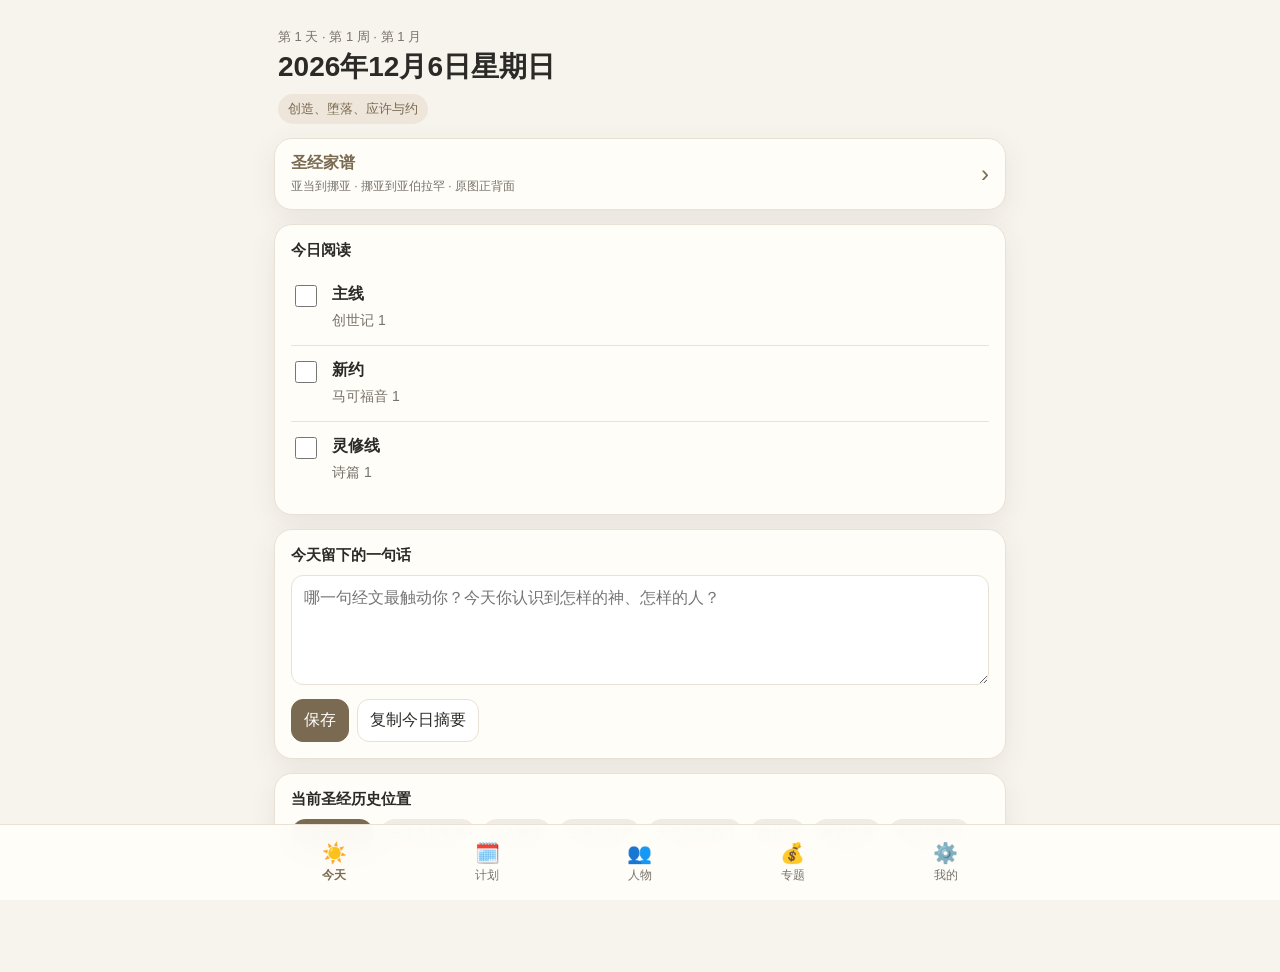
==== index.html @ a4a80479 "Add interactive Adam–Noah and Noah–Abraham genealogies alongside original images" ====
<!doctype html>
<html lang="zh-CN">
<head>
  <meta charset="utf-8">
  <meta name="viewport" content="width=device-width,initial-scale=1,viewport-fit=cover">
  <meta name="theme-color" content="#f7f4ee">
  <meta name="apple-mobile-web-app-capable" content="yes">
  <meta name="apple-mobile-web-app-status-bar-style" content="default">
  <meta name="apple-mobile-web-app-title" content="圣经阅读">
  <link rel="manifest" href="./manifest.webmanifest">
  <link rel="apple-touch-icon" href="./icons/icon-180.png">
  <link rel="icon" href="./icons/icon-192.png">
  <title>圣经一年阅读计划</title>
  <style>
    :root{
      --bg:#f7f4ee;--card:#fffdf8;--text:#2b2a27;--muted:#78736b;
      --line:#e8e1d6;--accent:#7a6a52;--accent2:#a08b6d;--soft:#eee6da;
      --ok:#5f7a64;--shadow:0 8px 28px rgba(60,45,25,.08);
      --safe:env(safe-area-inset-bottom);
    }
    *{box-sizing:border-box}
    html,body{margin:0;background:var(--bg);color:var(--text);font-family:-apple-system,BlinkMacSystemFont,"Segoe UI","PingFang SC","Microsoft YaHei",sans-serif}
    body{min-height:100vh}
    .app{max-width:760px;margin:auto;padding:18px 14px calc(92px + var(--safe))}
    .hero{padding:10px 4px 14px}
    .eyebrow{font-size:13px;color:var(--muted);margin-bottom:4px}
    h1{font-size:28px;line-height:1.2;margin:0}
    .theme{display:inline-block;margin-top:10px;padding:6px 10px;border-radius:999px;background:var(--soft);color:var(--accent);font-size:13px}
    .card{background:var(--card);border:1px solid var(--line);border-radius:18px;box-shadow:var(--shadow);padding:16px;margin-bottom:14px}
    .progress{height:10px;background:#ece5da;border-radius:99px;overflow:hidden}
    .progress>div{height:100%;background:var(--accent);width:0}
    .progressRow{display:flex;align-items:center;gap:10px}
    .progressRow strong{min-width:44px;text-align:right}
    .task{display:flex;gap:12px;padding:14px 0;border-top:1px solid var(--line);align-items:flex-start}
    .task:first-child{border-top:0}
    .task input{width:22px;height:22px;accent-color:var(--accent);margin-top:1px}
    .taskTitle{font-weight:700}
    .taskDesc{font-size:14px;color:var(--muted);margin-top:4px;line-height:1.6}
    textarea{width:100%;min-height:110px;border:1px solid var(--line);border-radius:12px;padding:12px;background:#fff;font:inherit;color:var(--text);resize:vertical}
    .btnrow{display:flex;gap:8px;flex-wrap:wrap}
    button,.btn{border:1px solid var(--line);background:#fff;border-radius:12px;padding:10px 12px;font:inherit;color:var(--text)}
    button.primary{background:var(--accent);color:white;border-color:var(--accent)}
    .sectionTitle{font-size:15px;font-weight:700;margin-bottom:10px}
    .muted{color:var(--muted)}
    .small{font-size:12px}
    .kpis{display:grid;grid-template-columns:repeat(3,1fr);gap:8px;margin-top:12px}
    .kpi{background:#fff;border:1px solid var(--line);border-radius:12px;padding:10px}
    .kpi b{display:block;font-size:20px;margin-top:3px}
    .review{background:#f1eee8;border-radius:14px;padding:14px;line-height:1.8}
    .mapline{display:flex;gap:6px;align-items:center;flex-wrap:wrap}
    .mapchip{padding:6px 9px;border-radius:999px;background:#f0ece5;font-size:13px}
    .mapchip.active{background:var(--accent);color:#fff}
    .months{display:grid;grid-template-columns:repeat(2,1fr);gap:8px}
    .month{background:#fff;border:1px solid var(--line);border-radius:12px;padding:10px}
    .month.active{outline:2px solid var(--accent);background:var(--soft)}
    .month strong{display:block}
    .month span{display:block;margin-top:3px;font-size:12px;color:var(--muted);line-height:1.35}
    .bottomNav{
      position:fixed;left:0;right:0;bottom:0;background:rgba(255,253,248,.96);
      border-top:1px solid var(--line);backdrop-filter:blur(16px);
      padding:8px 10px calc(8px + var(--safe));display:flex;justify-content:center;z-index:10
    }
    .navInner{width:min(760px,100%);display:grid;grid-template-columns:repeat(5,1fr);gap:4px}
    .navBtn{border:0;background:transparent;padding:8px 4px;color:var(--muted);font-size:12px}
    .navBtn.active{color:var(--accent);font-weight:700}
    .navIcon{font-size:20px;display:block;margin-bottom:2px}
    .page{display:none}.page.active{display:block}
    input[type=date]{width:100%}
    .installHint{font-size:13px;line-height:1.6;background:#fff8e8;border:1px solid #ead9b6;border-radius:12px;padding:11px}

    .peopleSearch{display:flex;gap:8px;margin-bottom:10px}
    .peopleSearch input{flex:1;min-width:0;border:1px solid var(--line);background:#fff;border-radius:12px;padding:12px;font:inherit;color:var(--text)}
    .peopleFilters{display:flex;gap:7px;flex-wrap:wrap;margin:8px 0 12px}
    .filterChip{border:1px solid var(--line);background:#fff;border-radius:999px;padding:7px 11px;font-size:13px}
    .filterChip.active{background:var(--accent);color:#fff;border-color:var(--accent)}
    .selectRow{display:grid;grid-template-columns:1fr 1fr;gap:8px;margin-bottom:12px}
    .selectRow select{width:100%;border:1px solid var(--line);border-radius:12px;background:#fff;padding:10px;font:inherit;color:var(--text)}
    .peopleList{display:grid;grid-template-columns:repeat(2,minmax(0,1fr));gap:9px}
    @media(max-width:560px){.peopleList{grid-template-columns:1fr}.selectRow{grid-template-columns:1fr 1fr}}
    .personCard{border:1px solid var(--line);background:#fff;border-radius:14px;padding:12px;text-align:left;cursor:pointer}
    .personCard:hover{background:#faf7f1}.personName{font-size:17px;font-weight:750}.personMeta{font-size:12px;color:var(--muted);margin:4px 0 7px}
    .tagRow{display:flex;gap:5px;flex-wrap:wrap}.tag{font-size:11px;padding:4px 7px;border-radius:999px;background:var(--soft);color:var(--accent)}
    .personSummary{font-size:13px;color:var(--muted);line-height:1.55;margin-top:8px}
    .peopleCount{font-size:13px;color:var(--muted);margin-bottom:10px}
    .personDetail{scroll-margin-top:12px}.detailTitle{display:flex;align-items:flex-start;justify-content:space-between;gap:10px}.detailTitle h2{font-size:25px;margin:0}.detailBadge{white-space:nowrap;font-size:12px;padding:5px 8px;border-radius:999px;background:var(--soft);color:var(--accent)}
    .detailIntro{font-size:14px;line-height:1.7;color:var(--muted);margin-top:10px}
    .mindBranch{border:1px solid var(--line);border-radius:14px;background:#fff;margin-top:9px;overflow:hidden}
    .mindBranch summary{cursor:pointer;font-weight:700;padding:12px 14px;list-style:none}.mindBranch summary::-webkit-details-marker{display:none}.mindBranch summary:after{content:'＋';float:right;color:var(--muted)}.mindBranch[open] summary:after{content:'－'}
    .branchBody{border-top:1px solid var(--line);padding:12px 14px;font-size:14px;line-height:1.75}
    .timelineList{margin:0;padding-left:20px}.timelineList li{padding:3px 0}
    .refList{display:flex;gap:6px;flex-wrap:wrap}.refPill{padding:6px 8px;border-radius:9px;background:#f4f0e9;font-size:13px}
    .relationMap{padding:14px 5px}.relationCenter{margin:0 auto 12px;width:max-content;max-width:90%;padding:10px 16px;border-radius:14px;background:var(--accent);color:#fff;font-weight:750;text-align:center}.relationGrid{display:grid;grid-template-columns:repeat(2,minmax(0,1fr));gap:8px}.relationNode{border:1px solid var(--line);background:#fff;border-radius:12px;padding:9px;text-align:center;cursor:pointer}.relationType{font-size:11px;color:var(--muted);display:block;margin-bottom:3px}.relationName{font-weight:700;font-size:13px}
    .peopleTree details{border-top:1px solid var(--line);padding:8px 0}.peopleTree details:first-child{border-top:0}.peopleTree summary{font-weight:700;cursor:pointer}.treeNames{display:flex;gap:6px;flex-wrap:wrap;padding:9px 0 2px}.treePerson{border:0;background:var(--soft);color:var(--accent);border-radius:999px;padding:6px 9px;font-size:12px}
    .emptyState{padding:24px 8px;text-align:center;color:var(--muted)}
    .genealogyHome{width:100%;display:flex;align-items:center;justify-content:space-between;gap:12px;text-align:left;cursor:pointer;padding:14px 16px}
    .genealogyHome strong{color:var(--accent);font-size:16px}.genealogyHome .small{display:block;color:var(--muted);margin-top:4px}.genealogyHome .arrow{color:var(--accent);font-size:24px}
    .genealogyCard{padding:0;overflow:hidden;scroll-margin-top:14px}.genealogyCard>summary{padding:14px 16px;margin:0;cursor:pointer}.genealogyCard>summary:focus-visible{outline:3px solid var(--accent);outline-offset:-3px}
    .genealogyFrame{display:block;width:100%;border:0;border-top:1px solid var(--line);background:#fff;height:540px;height:clamp(340px,calc(100svh - 180px),620px)}
    .genealogyViews{display:flex;flex-wrap:wrap;gap:6px;align-items:center;padding:0 12px 12px}.genealogyView{font:inherit;font-size:12px;min-height:40px;border:1px solid var(--line);background:#fff;color:var(--muted);border-radius:9px;padding:8px 10px;cursor:pointer}.genealogyView[aria-pressed=true]{background:var(--accent);color:#fff;border-color:var(--accent)}.genealogyFull{margin-left:auto;font-size:12px;color:var(--accent);padding:8px 3px;text-decoration:none}
    .detailBadge{white-space:normal;max-width:45%;overflow-wrap:anywhere}
  </style>
</head>
<body>
<div class="app">
  <section id="pageToday" class="page active">
    <div class="hero">
      <div class="eyebrow" id="dayMeta"></div>
      <h1 id="dateTitle"></h1>
      <div class="theme" id="theme"></div>
    </div>

    <button class="card genealogyHome" id="openOriginalGenealogy" aria-controls="genealogyPanel">
      <span><strong>圣经家谱</strong><span class="small">亚当到挪亚 · 挪亚到亚伯拉罕 · 原图正背面</span></span>
      <span class="arrow" aria-hidden="true">›</span>
    </button>

    <div class="card">
      <div class="sectionTitle">今日阅读</div>
      <div id="tasks"></div>
    </div>

    <div class="card">
      <div class="sectionTitle">今天留下的一句话</div>
      <textarea id="note" placeholder="哪一句经文最触动你？今天你认识到怎样的神、怎样的人？"></textarea>
      <div class="btnrow" style="margin-top:10px">
        <button class="primary" id="saveNote">保存</button>
        <button id="copySummary">复制今日摘要</button>
      </div>
    </div>

    <div class="card">
      <div class="sectionTitle">当前圣经历史位置</div>
      <div class="mapline" id="historyMap"></div>
    </div>
  </section>

  <section id="pagePlan" class="page">
    <div class="hero"><div class="eyebrow">全年路线</div><h1>一年阅读计划</h1></div>
    <div class="card">
      <div class="progressRow"><div class="progress"><div id="progressBar"></div></div><strong id="progressText">0%</strong></div>
      <div class="kpis">
        <div class="kpi"><span class="small muted">完成阅读日</span><b id="doneDays">0</b></div>
        <div class="kpi"><span class="small muted">连续天数</span><b id="streak">0</b></div>
        <div class="kpi"><span class="small muted">当前周</span><b id="weekNo">1</b></div>
      </div>
    </div>
    <div class="card">
      <div class="sectionTitle">12个月主线</div>
      <div id="months" class="months"></div>
    </div>
  </section>

  <section id="pageNotes" class="page">
    <div class="hero"><div class="eyebrow">回顾</div><h1>我的笔记</h1></div>
    <div class="card" id="notesList"></div>
  </section>



  <section id="pagePeople" class="page">
    <div class="hero">
      <div class="eyebrow">人物 · 经卷 · 关系 · 一生经历</div>
      <h1>圣经人物知识库</h1>
      <div class="theme">122位人物 · 旧约77 · 新约45</div>
    </div>
    <details class="card genealogyCard" id="genealogyPanel" open>
      <summary class="sectionTitle">圣经家谱 · 交互树与原图</summary>
      <div class="genealogyViews" role="group" aria-label="选择家谱">
        <button class="genealogyView" data-genealogy="adam" aria-pressed="true">亚当 → 挪亚</button>
        <button class="genealogyView" data-genealogy="noah" aria-pressed="false">挪亚 → 亚伯拉罕</button>
        <button class="genealogyView" data-genealogy="original" aria-pressed="false">原图 · 正背面</button>
        <a class="genealogyFull" id="genealogyFull" href="./family-tree/index.html?tree=adam-noah">全屏查看 ↗</a>
      </div>
      <iframe class="genealogyFrame" id="genealogyFrame" src="./family-tree/index.html?tree=adam-noah&amp;embed=1" title="亚当到挪亚交互家谱，可展开旁支及查看经文" loading="lazy"></iframe>
    </details>
    <div class="card">
      <div class="peopleSearch"><input id="peopleSearch" type="search" placeholder="搜索：大卫 / 彼得 / 撒母耳记 / 金钱 / 十二门徒"></div>
      <div class="peopleFilters" id="peopleFilters">
        <button class="filterChip active" data-pfilter="全部">全部</button>
        <button class="filterChip" data-pfilter="旧约">旧约</button>
        <button class="filterChip" data-pfilter="新约">新约</button>
        <button class="filterChip" data-pfilter="十二门徒">十二门徒</button>
      </div>
      <div class="selectRow">
        <select id="peopleEra"><option value="全部">全部时期</option></select>
        <select id="peopleTheme"><option value="全部">全部主题</option></select>
      </div>
      <div class="peopleCount" id="peopleCount"></div>
      <details><summary class="sectionTitle">人物列表 · 点击查看经卷与经历</summary>
      <div class="peopleList" id="peopleList"></div>
      </details>
    </div>
    <div class="card personDetail" id="personDetail" style="display:none"></div>
    <div class="card">
      <div class="sectionTitle">按历史时期展开</div>
      <div class="taskDesc" style="margin-bottom:8px">像思维导图一样，从时期展开人物；点名字进入完整人物卡。</div>
      <div class="peopleTree" id="peopleTree"></div>
    </div>
  </section>

  <section id="pageTopic" class="page">
    <div class="hero">
      <div class="eyebrow">专题灵修</div>
      <h1>30天 · 圣经金钱观</h1>
      <div class="theme" id="moneyTheme"></div>
    </div>
    <div class="card">
      <div class="progressRow"><div class="progress"><div id="moneyProgressBar"></div></div><strong id="moneyProgressText">0%</strong></div>
      <div class="kpis">
        <div class="kpi"><span class="small muted">当前第</span><b id="moneyDayNo">1</b><span class="small muted">天</span></div>
        <div class="kpi"><span class="small muted">已完成</span><b id="moneyDoneDays">0</b><span class="small muted">天</span></div>
        <div class="kpi"><span class="small muted">计划长度</span><b>30</b><span class="small muted">天</span></div>
      </div>
    </div>
    <div class="card">
      <div class="sectionTitle">今日经文</div>
      <div style="font-size:21px;font-weight:700;line-height:1.5" id="moneyScripture"></div>
      <div class="taskDesc" id="moneyFocus" style="margin-top:8px"></div>
    </div>
    <div class="card">
      <div class="sectionTitle">今天只想这一个问题</div>
      <div class="review" id="moneyQuestion"></div>
    </div>
    <div class="card">
      <div class="sectionTitle">三句话灵修</div>
      <textarea id="moneyNote" placeholder="1. 今天让我看见神是怎样的？&#10;2. 今天让我看见自己里面什么？&#10;3. 今天我要做一个什么具体改变？"></textarea>
      <div class="btnrow" style="margin-top:10px">
        <button class="primary" id="moneyCompleteBtn">标记今天完成</button>
        <button id="moneyPrevBtn">← 前一天</button>
        <button id="moneyNextBtn">后一天 →</button>
      </div>
    </div>
    <div class="card">
      <div class="sectionTitle">30天总览</div>
      <div id="moneyOverview"></div>
    </div>
  </section>

  <section id="pageMore" class="page">
    <div class="hero"><div class="eyebrow">设置</div><h1>我的</h1></div>
    <div class="card">
      <div class="sectionTitle">开始日期</div>
      <input type="date" id="startDate" class="btn">
      <div class="btnrow" style="margin-top:10px">
        <button id="exportBtn">导出进度</button>
        <label class="btn">导入进度<input type="file" id="importFile" accept=".json" style="display:none"></label>
        <button id="resetBtn">清空记录</button>
      </div>
    </div>
    <div class="card">
      <div class="sectionTitle">添加到 iPhone 桌面</div>
      <div class="installHint">
        第一次用 Safari 打开这个网页后，点底部“分享” → “添加到主屏幕”。
        添加后从桌面“圣经阅读”图标进入；首次完整加载后，断网也可以继续使用。
      </div>
    </div>
    <div class="card">
      <div class="sectionTitle">记录与资料</div>
      <div class="btnrow"><button id="allNotesBtn">查看全部读经笔记</button></div>
    </div>
    <div class="card">
      <div class="btnrow">
        <button id="prevBtn">← 前一天</button>
        <button id="todayBtn">今天</button>
        <button id="nextBtn">后一天 →</button>
      </div>
    </div>
  </section>
</div>

<nav class="bottomNav">
  <div class="navInner">
    <button class="navBtn active" data-page="pageToday"><span class="navIcon">☀️</span>今天</button>
    <button class="navBtn" data-page="pagePlan"><span class="navIcon">🗓️</span>计划</button>
    <button class="navBtn" data-page="pagePeople"><span class="navIcon">👥</span>人物</button>
    <button class="navBtn" data-page="pageTopic"><span class="navIcon">💰</span>专题</button>
    <button class="navBtn" data-page="pageMore"><span class="navIcon">⚙️</span>我的</button>
  </div>
</nav>

<script src="./people-data.js"></script>
<script>
const PEOPLE=window.BIBLE_PEOPLE||[];
const PLAN = [
 {theme:"创造、堕落、应许与约", old:["创世记",1,50], nt:[["马可福音",1,16],["加拉太书",1,6]], stage:"创造与列祖"},
 {theme:"出埃及、逾越节、律法与会幕", old:["出埃及记",1,40], nt:[["路加福音",1,24]], stage:"出埃及与旷野"},
 {theme:"圣洁、旷野与人的悖逆", old:["组合",["利未记",1,4,8,10,16,19,23,25,26],["民数记",1,36]], nt:[["使徒行传",1,28]], stage:"旷野"},
 {theme:"进入应许之地", old:["组合",["申命记",1,34],["约书亚记",1,24]], nt:[["罗马书",1,16],["哥林多前书",1,16]], stage:"进入迦南"},
 {theme:"士师时代到扫罗王", old:["组合",["士师记",1,21],["路得记",1,4],["撒母耳记上",1,31]], nt:[["约翰福音",1,21]], stage:"士师与扫罗"},
 {theme:"大卫、所罗门与王国分裂", old:["组合",["撒母耳记下",1,24],["列王纪上",1,22]], nt:[["哥林多后书",1,13],["以弗所书",1,6],["腓立比书",1,4]], stage:"大卫与所罗门"},
 {theme:"南北国衰败、先知与被掳", old:["列王纪下",1,25], nt:[["马太福音",1,28]], stage:"南北国"},
 {theme:"归回、重建与信仰身份", old:["组合",["以斯拉记",1,10],["尼希米记",1,13],["以斯帖记",1,10]], nt:[["希伯来书",1,13],["雅各书",1,5],["彼得前书",1,5],["彼得后书",1,3]], stage:"被掳归回"},
 {theme:"苦难、敬拜与盼望", old:["组合",["约伯记",1,42],["诗篇",1,20]], nt:[["约翰一书",1,5],["约翰二书",1,1],["约翰三书",1,1],["启示录",1,22]], stage:"智慧与敬拜"},
 {theme:"智慧、人生与成熟", old:["组合",["箴言",1,31],["传道书",1,12],["雅歌",1,8]], nt:[["帖撒罗尼迦前书",1,5],["帖撒罗尼迦后书",1,3],["提摩太前书",1,6],["提摩太后书",1,4]], stage:"智慧"},
 {theme:"弥赛亚、审判与拯救", old:["组合",["以赛亚书",1,66],["耶利米书",1,25]], nt:[["约翰福音",1,21]], stage:"先知"},
 {theme:"被掳、恢复与终末盼望", old:["组合",["以西结书",1,24],["何西阿书",1,14],["约珥书",1,3],["阿摩司书",1,9],["俄巴底亚书",1,1],["约拿书",1,4],["弥迦书",1,7],["那鸿书",1,3],["哈巴谷书",1,3],["西番雅书",1,3],["哈该书",1,2],["撒迦利亚书",1,14],["玛拉基书",1,4]], nt:[["使徒行传",1,28],["腓立比书",1,4]], stage:"先知与盼望"}
];
const HISTORY = ["创造与列祖","出埃及与旷野","进入迦南","士师与扫罗","大卫与所罗门","南北国","被掳归回","先知与盼望"];

const MONEY_PLAN = [
{s:"马太福音 6:19–34",t:"财宝与安全感",q:"我的安全感最容易建立在什么上？"},
{s:"路加福音 12:13–34",t:"无知的财主",q:"如果财富增加很多，我会觉得自己更安全吗？"},
{s:"提摩太前书 6:6–19",t:"钱与知足",q:"“想要更多”和“真正需要”有什么区别？"},
{s:"希伯来书 13:5–6",t:"不贪爱钱财",q:"如果资产减少，我最害怕失去什么？"},
{s:"腓立比书 4:10–20",t:"处丰富与处缺乏",q:"我是否只有环境顺利才有平安？"},
{s:"箴言 30:7–9",t:"不贫穷也不富足",q:"我真正想要的是财富，还是一种安全感？"},
{s:"诗篇 23",t:"神是供应者",q:"我能否真正说“我必不至缺乏”？"},
{s:"箴言 21:5",t:"筹划与殷勤",q:"谨慎规划和不信靠神有什么区别？"},
{s:"路加福音 14:28–33",t:"计算代价",q:"做重大财务决定前，我应该计算什么？"},
{s:"箴言 15:22、20:18",t:"听取意见",q:"我听建议时，是寻求智慧，还是寻找支持自己的人？"},
{s:"箴言 11:1、16:8",t:"金钱与正直",q:"如果利益和原则冲突，我通常先保护哪个？"},
{s:"箴言 22:1–9",t:"名声、财富与慷慨",q:"“美名胜过大财”对我的职业选择意味着什么？"},
{s:"路加福音 16:1–13",t:"忠心的管家",q:"我现在管理的钱，真的只是“我的钱”吗？"},
{s:"马太福音 25:14–30",t:"才干的比喻",q:"神给我的资源，我是在埋藏还是善用？"},
{s:"创世记 39:1–6",t:"约瑟的管理",q:"忠心管理和拥有多少资源有关系吗？"},
{s:"创世记 41:33–57",t:"为未来预备",q:"储蓄和预备是否也可以是信仰的一部分？"},
{s:"箴言 6:6–11",t:"懒惰与勤劳",q:"我的收入增长主要依靠什么？"},
{s:"传道书 5:10–20",t:"钱不能使人满足",q:"我有没有想象“达到某个数字以后就安心了”？"},
{s:"传道书 11:1–6",t:"风险与不确定性",q:"我是不是总想等到所有风险消失才行动？"},
{s:"雅各书 4:13–17",t:"计划与神的主权",q:"我的五年计划里有没有给“不确定性”留下位置？"},
{s:"约伯记 1:13–22",t:"财富突然失去",q:"如果失去一些财富，我对神的认识会不会改变？"},
{s:"哈巴谷书 3:17–19",t:"环境不好仍然喜乐",q:"如果投资失败，我仍能有喜乐吗？"},
{s:"申命记 8",t:"财富与骄傲",q:"成功以后，我会不会觉得都是自己的能力？"},
{s:"路加福音 19:1–10",t:"撒该与金钱",q:"真正的悔改如何改变一个人对钱的态度？"},
{s:"马可福音 10:17–31",t:"富有的少年官",q:"如果神触碰我最舍不得的东西，我会怎样？"},
{s:"哥林多后书 8",t:"慷慨不是压力",q:"我的给予是出于自由，还是出于罪疚？"},
{s:"哥林多后书 9",t:"甘心乐意地给予",q:"慷慨如何帮助我摆脱钱的控制？"},
{s:"使徒行传 4:32–37",t:"财富与群体",q:"钱除了满足自己，还能承担什么责任？"},
{s:"诗篇 73",t:"看见别人成功时",q:"当别人得到我曾经想要的东西，我里面发生什么？"},
{s:"马太福音 6:24 + 诗篇 139:23–24",t:"谁是我的主人",q:"钱在我生命里究竟处于什么位置？"}
];
function moneyDayState(i){
  if(!state.money.days[i]) state.money.days[i]={done:false,note:""};
  return state.money.days[i];
}
function renderMoney(){
  const i=clamp(state.money.current||0,0,29), item=MONEY_PLAN[i], ds=moneyDayState(i);
  moneyTheme.textContent=item.t; moneyDayNo.textContent=i+1; moneyScripture.textContent=item.s;
  moneyFocus.textContent=`第 ${i+1} 天 · ${item.t}`; moneyQuestion.textContent=item.q; moneyNote.value=ds.note||"";
  moneyCompleteBtn.textContent=ds.done?"✓ 今天已完成":"标记今天完成";
  let done=0; for(let j=0;j<30;j++) if(state.money.days[j]&&state.money.days[j].done) done++;
  const pct=Math.round(done/30*100);
  moneyProgressBar.style.width=pct+"%"; moneyProgressText.textContent=pct+"%"; moneyDoneDays.textContent=done;
  moneyOverview.innerHTML=MONEY_PLAN.map((x,j)=>`<button class="month ${j===i?"active":""}" data-money-day="${j}" style="width:100%;text-align:left;margin-bottom:7px"><strong>${state.money.days[j]&&state.money.days[j].done?"✓ ":""}第${j+1}天 · ${x.t}</strong><span>${x.s}</span></button>`).join("");
  moneyOverview.querySelectorAll("[data-money-day]").forEach(b=>b.onclick=()=>{state.money.current=Number(b.dataset.moneyDay);save();renderMoney();});
}

const MONTH_LENGTHS=[31,28,31,30,31,30,31,31,30,31,30,31], TOTAL_DAYS=365, KEY="bible_year_plan_pwa_v1";
const fmtDate=d=>d.toLocaleDateString("zh-CN",{year:"numeric",month:"long",day:"numeric",weekday:"long"});
const isoDate=d=>d.getFullYear()+"-"+String(d.getMonth()+1).padStart(2,"0")+"-"+String(d.getDate()).padStart(2,"0");
const fromISO=s=>{let[y,m,d]=s.split("-").map(Number);return new Date(y,m-1,d)};
const addDays=(d,n)=>{let x=new Date(d);x.setDate(x.getDate()+n);return x};
const clamp=(n,a,b)=>Math.max(a,Math.min(b,n));
function load(){try{return JSON.parse(localStorage.getItem(KEY))||{}}catch(e){return {}}}
let state=load(); if(!state.startDate)state.startDate=isoDate(new Date()); if(!state.days)state.days={}; if(!state.money)state.money={current:0,days:{}};
let currentIndex=clamp(Math.floor((new Date()-fromISO(state.startDate))/86400000),0,TOTAL_DAYS-1);
function save(){localStorage.setItem(KEY,JSON.stringify(state))}
function expandSpec(spec){
  if(spec[0]!=="组合"){const [b,a,z]=spec;return Array.from({length:z-a+1},(_,i)=>b+" "+(a+i))}
  let out=[]; for(let i=1;i<spec.length;i++){const it=spec[i];
    if(it.length>3){const [b,...chs]=it;chs.forEach(c=>out.push(b+" "+c))}
    else{const[b,a,z]=it;for(let c=a;c<=z;c++)out.push(b+" "+c)}
  } return out;
}
function expandNT(specs){let out=[];specs.forEach(([b,a,z])=>{for(let c=a;c<=z;c++)out.push(b+" "+c)});return out}
function monthForDay(idx){let s=0;for(let m=0;m<12;m++){if(idx<s+MONTH_LENGTHS[m])return{m,dayIn:idx-s,offset:s};s+=MONTH_LENGTHS[m]}}
function readingIdxs(m){let start=MONTH_LENGTHS.slice(0,m).reduce((a,b)=>a+b,0),arr=[];for(let i=0;i<MONTH_LENGTHS[m];i++)if(((start+i+1)%7)!==0)arr.push(start+i);return arr}
function sliceForDay(items,pos,total){if(!items.length)return[];const a=Math.floor(pos*items.length/total),b=Math.floor((pos+1)*items.length/total);return items.slice(a,Math.max(a+1,b))}
function spiritual(n){if((n+1)%6===0)return"箴言 "+((Math.floor(n/6)%31)+1);return"诗篇 "+((n-Math.floor(n/6))%150+1)}
function getPlan(idx){
  const date=addDays(fromISO(state.startDate),idx), isReview=((idx+1)%7===0), mf=monthForDay(idx), p=PLAN[mf.m], r=readingIdxs(mf.m), pos=r.indexOf(idx);
  if(isReview)return{date,isReview,theme:p.theme,m:mf.m,stage:p.stage,tasks:[]};
  const old=sliceForDay(expandSpec(p.old),pos,r.length).join("、"), nt=sliceForDay(expandNT(p.nt),pos,r.length).join("、");
  let n=0;for(let j=0;j<idx;j++)if((j+1)%7!==0)n++;
  return{date,isReview,theme:p.theme,m:mf.m,stage:p.stage,tasks:[{id:"old",label:"主线",desc:old},{id:"nt",label:"新约",desc:nt},{id:"sp",label:"灵修线",desc:spiritual(n)}]};
}
function dayState(i){if(!state.days[i])state.days[i]={done:{},note:""};return state.days[i]}
function render(){
  const p=getPlan(currentIndex),ds=dayState(currentIndex);
  dayMeta.textContent=`第 ${currentIndex+1} 天 · 第 ${Math.floor(currentIndex/7)+1} 周 · 第 ${p.m+1} 月`;
  dateTitle.textContent=fmtDate(p.date); theme.textContent=p.theme; tasks.innerHTML="";
  if(p.isReview){
    tasks.innerHTML='<div class="review"><b>今天不安排新内容。</b><br>① 这一周发生了什么？<br>② 哪一句经文让我印象最深？<br>③ 有什么事情是我可以实际改变的？<br><span class="muted small">如果漏读，可以补一点；没有漏读，就安静休息。</span></div>';
  }else{
    p.tasks.forEach(t=>{const row=document.createElement("label");row.className="task";row.innerHTML=`<input type="checkbox" data-id="${t.id}" ${ds.done[t.id]?"checked":""}><div><div class="taskTitle">${t.label}</div><div class="taskDesc">${t.desc}</div></div>`;tasks.appendChild(row)});
    tasks.querySelectorAll("input").forEach(cb=>cb.addEventListener("change",e=>{ds.done[e.target.dataset.id]=e.target.checked;save();updateStats()}));
  }
  note.value=ds.note||""; startDate.value=state.startDate; weekNo.textContent=Math.floor(currentIndex/7)+1;
  historyMap.innerHTML=HISTORY.map(s=>`<span class="mapchip ${s===p.stage?"active":""}">${s}</span>`).join("");
  renderMonths(p.m);renderNotes();renderMoney();updateStats();
}
function renderMonths(active){
  months.innerHTML="";PLAN.forEach((p,i)=>{const d=document.createElement("div");d.className="month"+(i===active?" active":"");d.innerHTML=`<strong>第${i+1}月</strong><span>${p.theme}</span>`;d.onclick=()=>{currentIndex=MONTH_LENGTHS.slice(0,i).reduce((a,b)=>a+b,0);switchPage("pageToday");render()};months.appendChild(d)})
}
function isComplete(i){const p=getPlan(i);if(p.isReview)return false;const d=state.days[i];return!!d&&["old","nt","sp"].every(k=>d.done&&d.done[k])}
function updateStats(){
  let rd=0,done=0;for(let i=0;i<TOTAL_DAYS;i++)if((i+1)%7!==0){rd++;if(isComplete(i))done++}
  const pct=Math.round(done/rd*100);progressBar.style.width=pct+"%";progressText.textContent=pct+"%";doneDays.textContent=done;
  let s=0;for(let i=currentIndex;i>=0;i--){if((i+1)%7===0)continue;if(isComplete(i))s++;else break}streak.textContent=s;
}
function renderNotes(){
  const items=[];Object.keys(state.days).forEach(k=>{const d=state.days[k];if(d.note&&d.note.trim())items.push([Number(k),d.note.trim()])});
  items.sort((a,b)=>b[0]-a[0]);notesList.innerHTML=items.length?items.map(([i,n])=>`<div style="padding:12px 0;border-top:1px solid var(--line)"><b>${fmtDate(getPlan(i).date)}</b><div class="taskDesc" style="white-space:pre-wrap">${n.replace(/</g,"&lt;")}</div></div>`).join(""):'<div class="muted">还没有笔记。</div>';
}

let peopleState={filter:'全部',era:'全部',theme:'全部',q:'',selected:null};
const esc=s=>String(s??'').replace(/[&<>"']/g,c=>({'&':'&amp;','<':'&lt;','>':'&gt;','"':'&quot;',"'":'&#39;'}[c]));
function initPeople(){
  const eras=[...new Set(PEOPLE.map(p=>p.era))];
  const themes=[...new Set(PEOPLE.flatMap(p=>p.themes||[]))].sort((a,b)=>a.localeCompare(b,'zh-CN'));
  peopleEra.innerHTML='<option value="全部">全部时期</option>'+eras.map(x=>`<option value="${esc(x)}">${esc(x)}</option>`).join('');
  peopleTheme.innerHTML='<option value="全部">全部主题</option>'+themes.map(x=>`<option value="${esc(x)}">${esc(x)}</option>`).join('');
  peopleSearch.addEventListener('input',e=>{peopleState.q=e.target.value.trim();renderPeople();});
  peopleEra.addEventListener('change',e=>{peopleState.era=e.target.value;renderPeople();});
  peopleTheme.addEventListener('change',e=>{peopleState.theme=e.target.value;renderPeople();});
  peopleFilters.addEventListener('click',e=>{const b=e.target.closest('[data-pfilter]');if(!b)return;peopleState.filter=b.dataset.pfilter;peopleFilters.querySelectorAll('.filterChip').forEach(x=>x.classList.toggle('active',x===b));renderPeople();});
  peopleList.addEventListener('click',e=>{const b=e.target.closest('[data-person-id]');if(b)openPerson(b.dataset.personId);});
  personDetail.addEventListener('click',e=>{const b=e.target.closest('[data-related-name]');if(b){const t=findPersonByName(b.dataset.relatedName);if(t)openPerson(t.id);}});
  peopleTree.addEventListener('click',e=>{const b=e.target.closest('[data-tree-person]');if(b)openPerson(b.dataset.treePerson);});
  renderPeopleTree(); renderPeople();
}
function findPersonByName(name){
  const clean=name.split('（')[0].split('/')[0].trim();
  const exact=PEOPLE.find(p=>p.name===name);if(exact)return exact;
  const candidates=PEOPLE.filter(p=>p.name.split('（')[0].split('/')[0].trim()===clean);
  if(candidates.length===1)return candidates[0];
  if(name==='耶罗波安')return PEOPLE.find(p=>p.id==='jeroboam1')||PEOPLE.find(p=>p.name==='耶罗波安一世');
  return undefined;
}
function personSearchText(p){return [p.name,p.testament,p.era,...(p.roles||[]),...(p.refs||[]),...(p.timeline||[]),...(p.themes||[]),p.summary,p.note,...(p.relations||[]).flatMap(r=>[r.name,r.type])].join(' ').toLowerCase();}
function getFilteredPeople(){
  const q=peopleState.q.toLowerCase();
  const arr=PEOPLE.filter(p=>{
    if(peopleState.filter==='旧约'&&p.testament!=='旧约')return false;
    if(peopleState.filter==='新约'&&p.testament!=='新约')return false;
    if(peopleState.filter==='十二门徒'&&p.era!=='十二门徒')return false;
    if(peopleState.era!=='全部'&&p.era!==peopleState.era)return false;
    if(peopleState.theme!=='全部'&&!(p.themes||[]).includes(peopleState.theme))return false;
    if(q&&!personSearchText(p).includes(q))return false;
    return true;
  });
  if(q) arr.sort((a,b)=>{
    const an=a.name.toLowerCase(),bn=b.name.toLowerCase();
    const score=n=>n===q?0:n.startsWith(q)?1:n.includes(q)?2:3;
    return score(an)-score(bn)||a.name.localeCompare(b.name,'zh-CN');
  });
  return arr;
}
function renderPeople(){
  const arr=getFilteredPeople(); peopleCount.textContent=`找到 ${arr.length} 位人物 · 可直接搜索经卷、主题或关系人物`;
  peopleList.innerHTML=arr.length?arr.map(p=>`<button class="personCard" data-person-id="${esc(p.id)}"><div class="personName">${esc(p.name)}</div><div class="personMeta">${esc(p.testament)} · ${esc(p.era)} · ${(p.roles||[]).map(esc).join(' / ')}</div><div class="tagRow">${(p.themes||[]).slice(0,4).map(t=>`<span class="tag">${esc(t)}</span>`).join('')}</div><div class="personSummary">${esc(p.summary)}</div></button>`).join(''):'<div class="emptyState">没有找到匹配人物。可以换人物名、经卷名或主题搜索。</div>';
}
function renderPeopleTree(){
  const tests=['旧约','新约']; let out='';
  tests.forEach(test=>{
    const ps=PEOPLE.filter(p=>p.testament===test); const eras=[...new Set(ps.map(p=>p.era))];
    out+=`<details ${test==='新约'?'open':''}><summary>${test} · ${ps.length}位</summary>`;
    eras.forEach(era=>{const xs=ps.filter(p=>p.era===era);out+=`<details><summary>${esc(era)} · ${xs.length}位</summary><div class="treeNames">${xs.map(x=>`<button class="treePerson" data-tree-person="${esc(x.id)}">${esc(x.name)}</button>`).join('')}</div></details>`;});
    out+='</details>';
  }); peopleTree.innerHTML=out;
}
function openPerson(id){
  const p=PEOPLE.find(x=>x.id===id);if(!p)return;peopleState.selected=id;
  const rels=(p.relations||[]);
  const related=rels.map(r=>{const found=findPersonByName(r.name);return `<button class="relationNode" ${found?`data-related-name="${esc(r.name)}"`:''}><span class="relationType">${esc(r.type)}</span><span class="relationName">${esc(r.name)}</span></button>`;}).join('');
  personDetail.innerHTML=`<div class="detailTitle"><div><div class="eyebrow">${esc(p.testament)} · ${esc(p.era)}</div><h2>${esc(p.name)}</h2></div><span class="detailBadge">${(p.roles||[]).map(esc).join(' · ')}</span></div><div class="detailIntro">${esc(p.summary)}</div>
  <details class="mindBranch" open><summary>📖 主要经卷</summary><div class="branchBody"><div class="refList">${(p.refs||[]).map(x=>`<span class="refPill">${esc(x)}</span>`).join('')}</div>${p.note?`<div class="taskDesc" style="margin-top:10px">注：${esc(p.note)}</div>`:''}</div></details>
  <details class="mindBranch" open><summary>🧭 一生经历</summary><div class="branchBody"><ol class="timelineList">${(p.timeline||[]).map(x=>`<li>${esc(x)}</li>`).join('')}</ol></div></details>
  <details class="mindBranch" open><summary>👥 人物关系</summary><div class="branchBody"><div class="relationMap"><div class="relationCenter">${esc(p.name)}</div><div class="relationGrid">${related||'<div class="muted">暂无关键关系记录</div>'}</div></div></div></details>
  <details class="mindBranch" open><summary>💡 导读重点</summary><div class="branchBody"><div class="tagRow">${(p.themes||[]).map(t=>`<span class="tag">${esc(t)}</span>`).join('')}</div><div style="margin-top:10px">${esc(p.summary)}</div></div></details>`;
  personDetail.style.display='block';
  requestAnimationFrame(()=>personDetail.scrollIntoView({behavior:'smooth',block:'start'}));
}

function switchPage(id){document.querySelectorAll(".page").forEach(x=>x.classList.toggle("active",x.id===id));document.querySelectorAll(".navBtn").forEach(x=>x.classList.toggle("active",x.dataset.page===id))}
if(location.hash==="#pagePeople")switchPage("pagePeople");
const genealogyViews={
  adam:{url:"./family-tree/index.html?tree=adam-noah",title:"亚当到挪亚交互家谱，可展开旁支及查看经文"},
  noah:{url:"./family-tree/index.html?tree=noah-abraham",title:"挪亚到亚伯拉罕交互家谱，可展开旁支及查看经文"},
  original:{url:"./genealogy-images.html",title:"圣经家谱正面与背面，可切换、拖动和放大查看"}
};
document.querySelectorAll("[data-genealogy]").forEach(button=>button.onclick=()=>{
  const view=genealogyViews[button.dataset.genealogy];
  document.querySelectorAll("[data-genealogy]").forEach(item=>item.setAttribute("aria-pressed",String(item===button)));
  const frame=document.getElementById("genealogyFrame");
  frame.src=view.url+(view.url.includes("?")?"&":"?")+"embed=1";
  frame.title=view.title;
  document.getElementById("genealogyFull").href=view.url;
});
document.getElementById("openOriginalGenealogy").onclick=()=>{
  switchPage("pagePeople");
  const panel=document.getElementById("genealogyPanel");
  panel.open=true;
  requestAnimationFrame(()=>panel.scrollIntoView({behavior:"smooth",block:"start"}));
};
document.querySelectorAll(".navBtn").forEach(b=>b.onclick=()=>switchPage(b.dataset.page));
allNotesBtn.onclick=()=>switchPage('pageNotes');
prevBtn.onclick=()=>{currentIndex=clamp(currentIndex-1,0,TOTAL_DAYS-1);switchPage("pageToday");render()};
nextBtn.onclick=()=>{currentIndex=clamp(currentIndex+1,0,TOTAL_DAYS-1);switchPage("pageToday");render()};
todayBtn.onclick=()=>{currentIndex=clamp(Math.floor((new Date()-fromISO(state.startDate))/86400000),0,TOTAL_DAYS-1);switchPage("pageToday");render()};
saveNote.onclick=()=>{dayState(currentIndex).note=note.value;save();renderNotes();alert("已保存")};
note.addEventListener("input",()=>{dayState(currentIndex).note=note.value;save()});
startDate.onchange=e=>{state.startDate=e.target.value;save();currentIndex=0;render()};
copySummary.onclick=async()=>{const p=getPlan(currentIndex),ds=dayState(currentIndex);let t=`${fmtDate(p.date)}\n主题：${p.theme}\n`;if(p.isReview)t+="回顾日";else p.tasks.forEach(x=>t+=`${ds.done[x.id]?"☑":"☐"} ${x.label}：${x.desc}\n`);if(ds.note)t+=`\n笔记：${ds.note}`;try{await navigator.clipboard.writeText(t);alert("已复制")}catch(e){prompt("复制下面内容：",t)}};
exportBtn.onclick=()=>{const blob=new Blob([JSON.stringify(state,null,2)],{type:"application/json"});const a=document.createElement("a");a.href=URL.createObjectURL(blob);a.download="圣经阅读计划进度.json";a.click();URL.revokeObjectURL(a.href)};
importFile.onchange=e=>{const f=e.target.files[0];if(!f)return;const r=new FileReader();r.onload=()=>{try{state=JSON.parse(r.result);save();currentIndex=0;render();alert("导入完成")}catch(err){alert("文件格式不正确")}};r.readAsText(f)};
resetBtn.onclick=()=>{if(confirm("确定清空全部勾选和笔记吗？")){localStorage.removeItem(KEY);state={startDate:isoDate(new Date()),days:{}};save();currentIndex=0;render()}};

moneyNote.addEventListener("input",()=>{moneyDayState(state.money.current||0).note=moneyNote.value;save();});
moneyCompleteBtn.onclick=()=>{const i=state.money.current||0,ds=moneyDayState(i);ds.done=!ds.done;save();renderMoney();};
moneyPrevBtn.onclick=()=>{state.money.current=clamp((state.money.current||0)-1,0,29);save();renderMoney();};
moneyNextBtn.onclick=()=>{state.money.current=clamp((state.money.current||0)+1,0,29);save();renderMoney();};

if("serviceWorker" in navigator){window.addEventListener("load",()=>navigator.serviceWorker.register("./sw.js").catch(()=>{}))}
initPeople();
render();
</script>
</body>
</html>
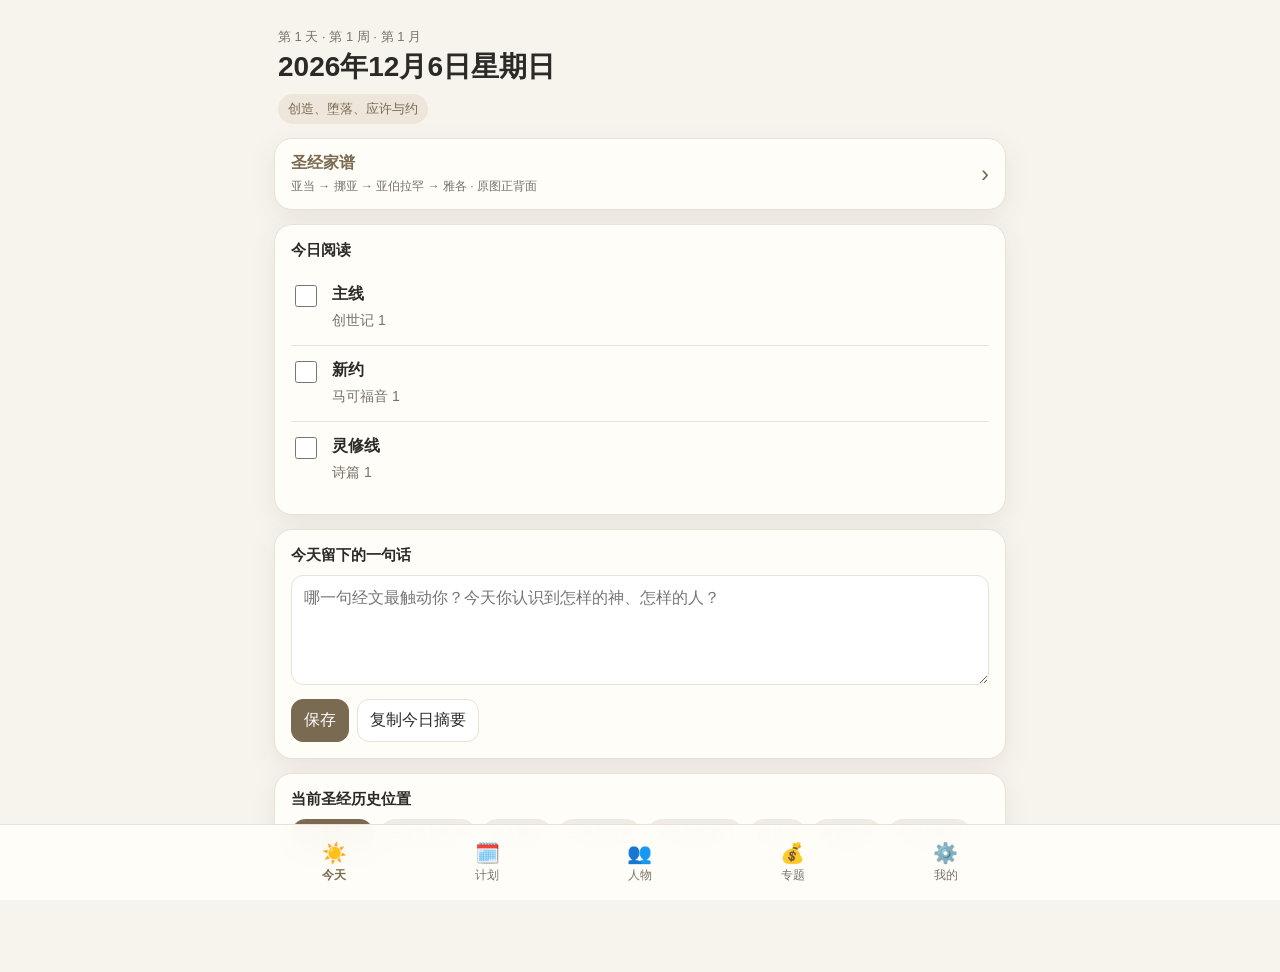
==== commit 14c232f3: "Expand Nahor and Haran families and add Abraham to Jacob genealogy" ====
--- a/index.html
+++ b/index.html
@@ -110,7 +110,7 @@
     </div>
 
     <button class="card genealogyHome" id="openOriginalGenealogy" aria-controls="genealogyPanel">
-      <span><strong>圣经家谱</strong><span class="small">亚当到挪亚 · 挪亚到亚伯拉罕 · 原图正背面</span></span>
+      <span><strong>圣经家谱</strong><span class="small">亚当 → 挪亚 → 亚伯拉罕 → 雅各 · 原图正背面</span></span>
       <span class="arrow" aria-hidden="true">›</span>
     </button>
 
@@ -168,6 +168,7 @@
       <div class="genealogyViews" role="group" aria-label="选择家谱">
         <button class="genealogyView" data-genealogy="adam" aria-pressed="true">亚当 → 挪亚</button>
         <button class="genealogyView" data-genealogy="noah" aria-pressed="false">挪亚 → 亚伯拉罕</button>
+        <button class="genealogyView" data-genealogy="abraham" aria-pressed="false">亚伯拉罕 → 雅各</button>
         <button class="genealogyView" data-genealogy="original" aria-pressed="false">原图 · 正背面</button>
         <a class="genealogyFull" id="genealogyFull" href="./family-tree/index.html?tree=adam-noah">全屏查看 ↗</a>
       </div>
@@ -477,6 +478,7 @@
 const genealogyViews={
   adam:{url:"./family-tree/index.html?tree=adam-noah",title:"亚当到挪亚交互家谱，可展开旁支及查看经文"},
   noah:{url:"./family-tree/index.html?tree=noah-abraham",title:"挪亚到亚伯拉罕交互家谱，可展开旁支及查看经文"},
+  abraham:{url:"./family-tree/index.html?tree=abraham-jacob",title:"亚伯拉罕到雅各交互家谱，可查看母亲、配偶与经文出处"},
   original:{url:"./genealogy-images.html",title:"圣经家谱正面与背面，可切换、拖动和放大查看"}
 };
 document.querySelectorAll("[data-genealogy]").forEach(button=>button.onclick=()=>{
@@ -486,6 +488,18 @@
   frame.src=view.url+(view.url.includes("?")?"&":"?")+"embed=1";
   frame.title=view.title;
   document.getElementById("genealogyFull").href=view.url;
+});
+window.addEventListener("message",event=>{
+  const frame=document.getElementById("genealogyFrame");
+  if(event.origin!==location.origin||event.source!==frame.contentWindow||event.data?.type!=="bible-family-tree")return;
+  const key={"adam-noah":"adam","noah-abraham":"noah","abraham-jacob":"abraham"}[event.data.tree];
+  if(!key)return;
+  const view=genealogyViews[key];
+  document.querySelectorAll("[data-genealogy]").forEach(item=>item.setAttribute("aria-pressed",String(item.dataset.genealogy===key)));
+  const url=new URL(view.url,location.href);
+  if(typeof event.data.person==="string"&&/^[a-z0-9_]+$/.test(event.data.person))url.searchParams.set("person",event.data.person);
+  document.getElementById("genealogyFull").href=url.href;
+  frame.title=view.title;
 });
 document.getElementById("openOriginalGenealogy").onclick=()=>{
   switchPage("pagePeople");
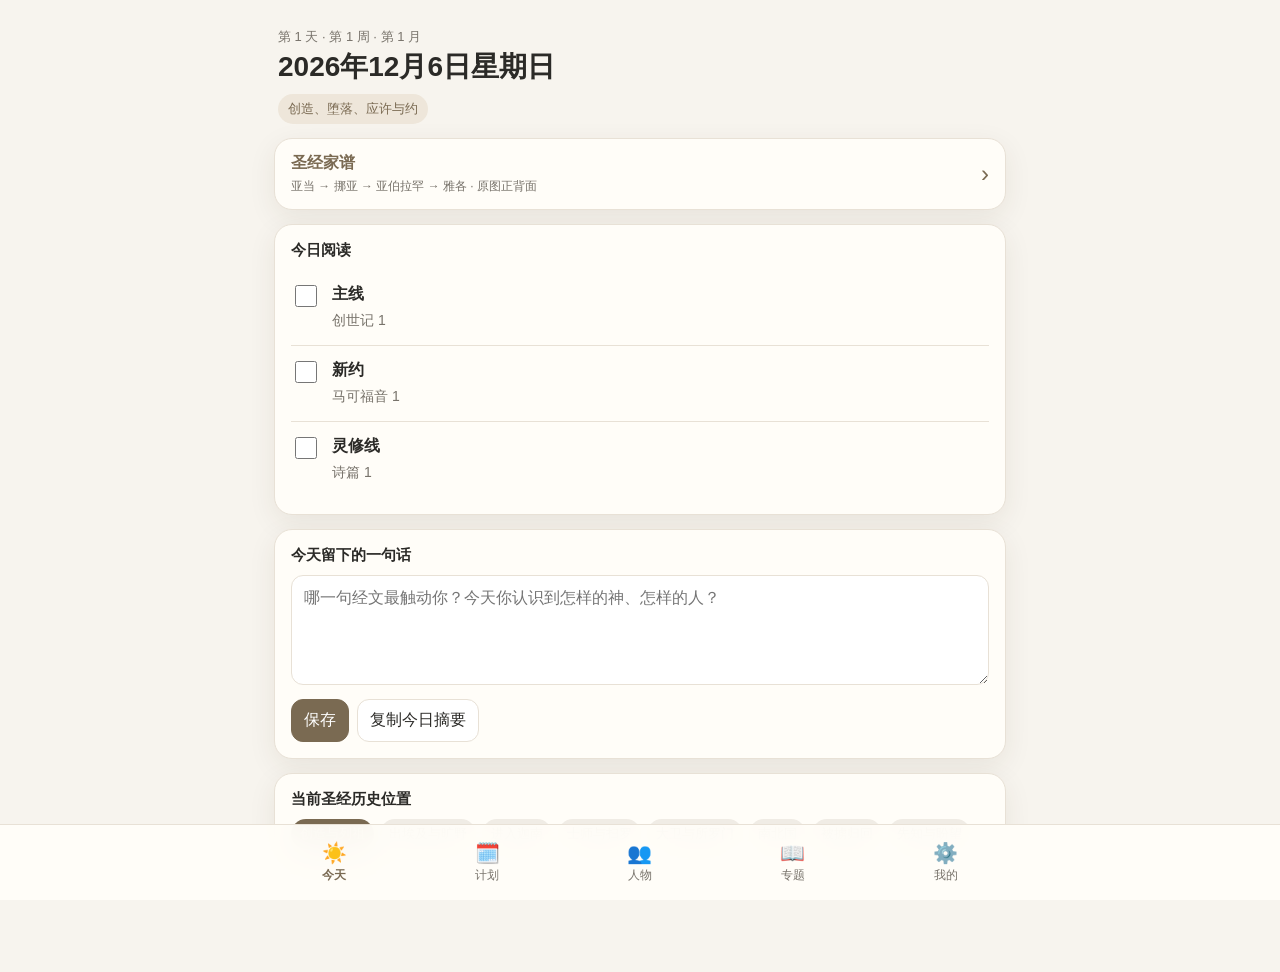
==== commit 66ce758d: "Add Scripture-based 30-day parenting topic with independent saved progress" ====
--- a/index.html
+++ b/index.html
@@ -98,6 +98,13 @@
     .genealogyFrame{display:block;width:100%;border:0;border-top:1px solid var(--line);background:#fff;height:540px;height:clamp(340px,calc(100svh - 180px),620px)}
     .genealogyViews{display:flex;flex-wrap:wrap;gap:6px;align-items:center;padding:0 12px 12px}.genealogyView{font:inherit;font-size:12px;min-height:40px;border:1px solid var(--line);background:#fff;color:var(--muted);border-radius:9px;padding:8px 10px;cursor:pointer}.genealogyView[aria-pressed=true]{background:var(--accent);color:#fff;border-color:var(--accent)}.genealogyFull{margin-left:auto;font-size:12px;color:var(--accent);padding:8px 3px;text-decoration:none}
     .detailBadge{white-space:normal;max-width:45%;overflow-wrap:anywhere}
+    .topicChoices{display:grid;grid-template-columns:repeat(2,minmax(0,1fr));gap:10px;margin-bottom:16px}
+    .topicChoice{text-align:left;cursor:pointer;min-height:78px;background:var(--card)}.topicChoice strong{display:block;font-size:16px}.topicChoice span{display:block;margin-top:6px;font-size:12px;color:var(--muted)}
+    .topicChoice[aria-pressed=true]{border-color:var(--accent);background:var(--soft);box-shadow:inset 0 0 0 1px var(--accent)}
+    .topicDay{display:block;width:100%;text-align:left;margin-bottom:7px;cursor:pointer}.topicScripture{font-size:20px;font-weight:700;line-height:1.7;overflow-wrap:anywhere}.topicScripture a{color:var(--accent);text-underline-offset:4px}
+    .topicContext{font-size:12px;color:var(--accent);margin:10px 0 0}.topicSummary{line-height:1.7;font-size:14px;color:var(--muted)}
+    #pageTopic button:disabled{opacity:.45;cursor:default}#pageTopic [hidden]{display:none}
+    @media(max-width:420px){.topicChoices{gap:8px}.topicChoice{padding:12px 10px}.topicChoice strong{font-size:15px}#topicTitle{font-size:25px;line-height:1.4}}
   </style>
 </head>
 <body>
@@ -161,7 +168,7 @@
     <div class="hero">
       <div class="eyebrow">人物 · 经卷 · 关系 · 一生经历</div>
       <h1>圣经人物知识库</h1>
-      <div class="theme">122位人物 · 旧约77 · 新约45</div>
+      <div class="theme" id="peopleCoverage">人物导读与圣经家谱</div>
     </div>
     <details class="card genealogyCard" id="genealogyPanel" open>
       <summary class="sectionTitle">圣经家谱 · 交互树与原图</summary>
@@ -169,11 +176,19 @@
         <button class="genealogyView" data-genealogy="adam" aria-pressed="true">亚当 → 挪亚</button>
         <button class="genealogyView" data-genealogy="noah" aria-pressed="false">挪亚 → 亚伯拉罕</button>
         <button class="genealogyView" data-genealogy="abraham" aria-pressed="false">亚伯拉罕 → 雅各</button>
+        <button class="genealogyView" data-genealogy="tribes" aria-pressed="false">雅各十二子 · 十二支派</button>
+        <button class="genealogyView" data-genealogy="judah" aria-pressed="false">犹大 → 耶稣</button>
+        <button class="genealogyView" data-genealogy="luke" aria-pressed="false">拿单支路 · 路加家谱</button>
         <button class="genealogyView" data-genealogy="original" aria-pressed="false">原图 · 正背面</button>
         <a class="genealogyFull" id="genealogyFull" href="./family-tree/index.html?tree=adam-noah">全屏查看 ↗</a>
       </div>
       <iframe class="genealogyFrame" id="genealogyFrame" src="./family-tree/index.html?tree=adam-noah&amp;embed=1" title="亚当到挪亚交互家谱，可展开旁支及查看经文" loading="lazy"></iframe>
     </details>
+    <div class="card" id="coverageCard">
+      <div class="sectionTitle">收录范围与经文核查</div>
+      <p class="taskDesc">家谱分为17个视图，默认竖向、全部展开。人物导读与家谱均按各自范围收录，尚不能称为全圣经人物全集；同名人物、未具名角色与族群分别保留。</p>
+      <a href="./people-index/index.html">查看人物与经文索引 ↗</a>
+    </div>
     <div class="card">
       <div class="peopleSearch"><input id="peopleSearch" type="search" placeholder="搜索：大卫 / 彼得 / 撒母耳记 / 金钱 / 十二门徒"></div>
       <div class="peopleFilters" id="peopleFilters">
@@ -202,38 +217,52 @@
   <section id="pageTopic" class="page">
     <div class="hero">
       <div class="eyebrow">专题灵修</div>
-      <h1>30天 · 圣经金钱观</h1>
-      <div class="theme" id="moneyTheme"></div>
-    </div>
-    <div class="card">
-      <div class="progressRow"><div class="progress"><div id="moneyProgressBar"></div></div><strong id="moneyProgressText">0%</strong></div>
+      <h1 id="topicTitle">30天 · 圣经金钱观</h1>
+      <p class="topicSummary" id="topicSummary">选择一个专题，按自己的进度阅读、默想与实践。</p>
+      <p class="topicContext" id="topicStage" hidden></p>
+      <div class="theme" id="topicTheme"></div>
+    </div>
+    <div class="topicChoices" id="topicChoices" role="group" aria-label="选择专题"></div>
+    <div class="card" id="topicError" hidden>专题资料暂时无法加载，请联网后刷新。</div>
+    <div class="card">
+      <div class="progressRow"><div class="progress"><div id="topicProgressBar"></div></div><strong id="topicProgressText">0%</strong></div>
       <div class="kpis">
-        <div class="kpi"><span class="small muted">当前第</span><b id="moneyDayNo">1</b><span class="small muted">天</span></div>
-        <div class="kpi"><span class="small muted">已完成</span><b id="moneyDoneDays">0</b><span class="small muted">天</span></div>
-        <div class="kpi"><span class="small muted">计划长度</span><b>30</b><span class="small muted">天</span></div>
+        <div class="kpi"><span class="small muted">当前第</span><b id="topicDayNo">1</b><span class="small muted">天</span></div>
+        <div class="kpi"><span class="small muted">已完成</span><b id="topicDoneDays">0</b><span class="small muted">天</span></div>
+        <div class="kpi"><span class="small muted">计划长度</span><b id="topicLength">30</b><span class="small muted">天</span></div>
       </div>
     </div>
     <div class="card">
       <div class="sectionTitle">今日经文</div>
-      <div style="font-size:21px;font-weight:700;line-height:1.5" id="moneyScripture"></div>
-      <div class="taskDesc" id="moneyFocus" style="margin-top:8px"></div>
+      <div class="topicScripture" id="topicScripture"></div>
+      <p class="topicContext" id="topicCategory" hidden></p>
+      <div class="taskDesc" id="topicFocus" style="margin-top:8px" hidden></div>
     </div>
     <div class="card">
       <div class="sectionTitle">今天只想这一个问题</div>
-      <div class="review" id="moneyQuestion"></div>
-    </div>
-    <div class="card">
-      <div class="sectionTitle">三句话灵修</div>
-      <textarea id="moneyNote" placeholder="1. 今天让我看见神是怎样的？&#10;2. 今天让我看见自己里面什么？&#10;3. 今天我要做一个什么具体改变？"></textarea>
+      <div class="review" id="topicQuestion"></div>
+    </div>
+    <div class="card" id="topicActionCard" hidden>
+      <div class="sectionTitle">今天的一件小事</div>
+      <div class="review" id="topicAction"></div>
+    </div>
+    <div class="card">
+      <label class="sectionTitle" for="topicNote" style="display:block">三句话灵修</label>
+      <textarea id="topicNote" placeholder="1. 今天让我看见神是怎样的？&#10;2. 今天让我看见自己里面什么？&#10;3. 今天我要做一个什么具体改变？"></textarea>
       <div class="btnrow" style="margin-top:10px">
-        <button class="primary" id="moneyCompleteBtn">标记今天完成</button>
-        <button id="moneyPrevBtn">← 前一天</button>
-        <button id="moneyNextBtn">后一天 →</button>
-      </div>
-    </div>
+        <button class="primary" id="topicCompleteBtn">标记今天完成</button>
+        <button id="topicPrevBtn">← 前一天</button>
+        <button id="topicNextBtn">后一天 →</button>
+      </div>
+    </div>
+    <details class="card" id="topicGuide" hidden>
+      <summary class="sectionTitle">专题说明与经文使用</summary>
+      <p class="taskDesc" id="topicIntro"></p>
+      <p class="taskDesc" id="topicSourceNote"></p>
+    </details>
     <div class="card">
       <div class="sectionTitle">30天总览</div>
-      <div id="moneyOverview"></div>
+      <div id="topicOverview"></div>
     </div>
   </section>
 
@@ -274,12 +303,14 @@
     <button class="navBtn active" data-page="pageToday"><span class="navIcon">☀️</span>今天</button>
     <button class="navBtn" data-page="pagePlan"><span class="navIcon">🗓️</span>计划</button>
     <button class="navBtn" data-page="pagePeople"><span class="navIcon">👥</span>人物</button>
-    <button class="navBtn" data-page="pageTopic"><span class="navIcon">💰</span>专题</button>
+    <button class="navBtn" data-page="pageTopic"><span class="navIcon">📖</span>专题</button>
     <button class="navBtn" data-page="pageMore"><span class="navIcon">⚙️</span>我的</button>
   </div>
 </nav>
 
-<script src="./people-data.js"></script>
+<script src="./people-data.js?v=19"></script>
+<script src="./topics/data.js?v=19"></script>
+<script src="./topics/app.js?v=19"></script>
 <script>
 const PEOPLE=window.BIBLE_PEOPLE||[];
 const PLAN = [
@@ -298,54 +329,6 @@
 ];
 const HISTORY = ["创造与列祖","出埃及与旷野","进入迦南","士师与扫罗","大卫与所罗门","南北国","被掳归回","先知与盼望"];
 
-const MONEY_PLAN = [
-{s:"马太福音 6:19–34",t:"财宝与安全感",q:"我的安全感最容易建立在什么上？"},
-{s:"路加福音 12:13–34",t:"无知的财主",q:"如果财富增加很多，我会觉得自己更安全吗？"},
-{s:"提摩太前书 6:6–19",t:"钱与知足",q:"“想要更多”和“真正需要”有什么区别？"},
-{s:"希伯来书 13:5–6",t:"不贪爱钱财",q:"如果资产减少，我最害怕失去什么？"},
-{s:"腓立比书 4:10–20",t:"处丰富与处缺乏",q:"我是否只有环境顺利才有平安？"},
-{s:"箴言 30:7–9",t:"不贫穷也不富足",q:"我真正想要的是财富，还是一种安全感？"},
-{s:"诗篇 23",t:"神是供应者",q:"我能否真正说“我必不至缺乏”？"},
-{s:"箴言 21:5",t:"筹划与殷勤",q:"谨慎规划和不信靠神有什么区别？"},
-{s:"路加福音 14:28–33",t:"计算代价",q:"做重大财务决定前，我应该计算什么？"},
-{s:"箴言 15:22、20:18",t:"听取意见",q:"我听建议时，是寻求智慧，还是寻找支持自己的人？"},
-{s:"箴言 11:1、16:8",t:"金钱与正直",q:"如果利益和原则冲突，我通常先保护哪个？"},
-{s:"箴言 22:1–9",t:"名声、财富与慷慨",q:"“美名胜过大财”对我的职业选择意味着什么？"},
-{s:"路加福音 16:1–13",t:"忠心的管家",q:"我现在管理的钱，真的只是“我的钱”吗？"},
-{s:"马太福音 25:14–30",t:"才干的比喻",q:"神给我的资源，我是在埋藏还是善用？"},
-{s:"创世记 39:1–6",t:"约瑟的管理",q:"忠心管理和拥有多少资源有关系吗？"},
-{s:"创世记 41:33–57",t:"为未来预备",q:"储蓄和预备是否也可以是信仰的一部分？"},
-{s:"箴言 6:6–11",t:"懒惰与勤劳",q:"我的收入增长主要依靠什么？"},
-{s:"传道书 5:10–20",t:"钱不能使人满足",q:"我有没有想象“达到某个数字以后就安心了”？"},
-{s:"传道书 11:1–6",t:"风险与不确定性",q:"我是不是总想等到所有风险消失才行动？"},
-{s:"雅各书 4:13–17",t:"计划与神的主权",q:"我的五年计划里有没有给“不确定性”留下位置？"},
-{s:"约伯记 1:13–22",t:"财富突然失去",q:"如果失去一些财富，我对神的认识会不会改变？"},
-{s:"哈巴谷书 3:17–19",t:"环境不好仍然喜乐",q:"如果投资失败，我仍能有喜乐吗？"},
-{s:"申命记 8",t:"财富与骄傲",q:"成功以后，我会不会觉得都是自己的能力？"},
-{s:"路加福音 19:1–10",t:"撒该与金钱",q:"真正的悔改如何改变一个人对钱的态度？"},
-{s:"马可福音 10:17–31",t:"富有的少年官",q:"如果神触碰我最舍不得的东西，我会怎样？"},
-{s:"哥林多后书 8",t:"慷慨不是压力",q:"我的给予是出于自由，还是出于罪疚？"},
-{s:"哥林多后书 9",t:"甘心乐意地给予",q:"慷慨如何帮助我摆脱钱的控制？"},
-{s:"使徒行传 4:32–37",t:"财富与群体",q:"钱除了满足自己，还能承担什么责任？"},
-{s:"诗篇 73",t:"看见别人成功时",q:"当别人得到我曾经想要的东西，我里面发生什么？"},
-{s:"马太福音 6:24 + 诗篇 139:23–24",t:"谁是我的主人",q:"钱在我生命里究竟处于什么位置？"}
-];
-function moneyDayState(i){
-  if(!state.money.days[i]) state.money.days[i]={done:false,note:""};
-  return state.money.days[i];
-}
-function renderMoney(){
-  const i=clamp(state.money.current||0,0,29), item=MONEY_PLAN[i], ds=moneyDayState(i);
-  moneyTheme.textContent=item.t; moneyDayNo.textContent=i+1; moneyScripture.textContent=item.s;
-  moneyFocus.textContent=`第 ${i+1} 天 · ${item.t}`; moneyQuestion.textContent=item.q; moneyNote.value=ds.note||"";
-  moneyCompleteBtn.textContent=ds.done?"✓ 今天已完成":"标记今天完成";
-  let done=0; for(let j=0;j<30;j++) if(state.money.days[j]&&state.money.days[j].done) done++;
-  const pct=Math.round(done/30*100);
-  moneyProgressBar.style.width=pct+"%"; moneyProgressText.textContent=pct+"%"; moneyDoneDays.textContent=done;
-  moneyOverview.innerHTML=MONEY_PLAN.map((x,j)=>`<button class="month ${j===i?"active":""}" data-money-day="${j}" style="width:100%;text-align:left;margin-bottom:7px"><strong>${state.money.days[j]&&state.money.days[j].done?"✓ ":""}第${j+1}天 · ${x.t}</strong><span>${x.s}</span></button>`).join("");
-  moneyOverview.querySelectorAll("[data-money-day]").forEach(b=>b.onclick=()=>{state.money.current=Number(b.dataset.moneyDay);save();renderMoney();});
-}
-
 const MONTH_LENGTHS=[31,28,31,30,31,30,31,31,30,31,30,31], TOTAL_DAYS=365, KEY="bible_year_plan_pwa_v1";
 const fmtDate=d=>d.toLocaleDateString("zh-CN",{year:"numeric",month:"long",day:"numeric",weekday:"long"});
 const isoDate=d=>d.getFullYear()+"-"+String(d.getMonth()+1).padStart(2,"0")+"-"+String(d.getDate()).padStart(2,"0");
@@ -353,7 +336,13 @@
 const addDays=(d,n)=>{let x=new Date(d);x.setDate(x.getDate()+n);return x};
 const clamp=(n,a,b)=>Math.max(a,Math.min(b,n));
 function load(){try{return JSON.parse(localStorage.getItem(KEY))||{}}catch(e){return {}}}
-let state=load(); if(!state.startDate)state.startDate=isoDate(new Date()); if(!state.days)state.days={}; if(!state.money)state.money={current:0,days:{}};
+function normalizeAppState(raw,importing=false){
+  const today=isoDate(new Date());
+  if(window.BibleTopics)return window.BibleTopics[importing?'normalizeBackup':'normalizeState'](raw,today,(window.BIBLE_TOPICS||[{id:'money'},{id:'parenting'}]).map(topic=>topic.id));
+  const value=raw&&typeof raw==='object'&&!Array.isArray(raw)?raw:{};
+  return {...value,startDate:value.startDate||today,days:value.days||{}};
+}
+let state=normalizeAppState(load());
 let currentIndex=clamp(Math.floor((new Date()-fromISO(state.startDate))/86400000),0,TOTAL_DAYS-1);
 function save(){localStorage.setItem(KEY,JSON.stringify(state))}
 function expandSpec(spec){
@@ -388,7 +377,7 @@
   }
   note.value=ds.note||""; startDate.value=state.startDate; weekNo.textContent=Math.floor(currentIndex/7)+1;
   historyMap.innerHTML=HISTORY.map(s=>`<span class="mapchip ${s===p.stage?"active":""}">${s}</span>`).join("");
-  renderMonths(p.m);renderNotes();renderMoney();updateStats();
+  renderMonths(p.m);renderNotes();topicUI.render();updateStats();
 }
 function renderMonths(active){
   months.innerHTML="";PLAN.forEach((p,i)=>{const d=document.createElement("div");d.className="month"+(i===active?" active":"");d.innerHTML=`<strong>第${i+1}月</strong><span>${p.theme}</span>`;d.onclick=()=>{currentIndex=MONTH_LENGTHS.slice(0,i).reduce((a,b)=>a+b,0);switchPage("pageToday");render()};months.appendChild(d)})
@@ -407,6 +396,7 @@
 let peopleState={filter:'全部',era:'全部',theme:'全部',q:'',selected:null};
 const esc=s=>String(s??'').replace(/[&<>"']/g,c=>({'&':'&amp;','<':'&lt;','>':'&gt;','"':'&quot;',"'":'&#39;'}[c]));
 function initPeople(){
+  document.getElementById('peopleCoverage').textContent=`${PEOPLE.length}份人物导读 · 17个家谱视图`;
   const eras=[...new Set(PEOPLE.map(p=>p.era))];
   const themes=[...new Set(PEOPLE.flatMap(p=>p.themes||[]))].sort((a,b)=>a.localeCompare(b,'zh-CN'));
   peopleEra.innerHTML='<option value="全部">全部时期</option>'+eras.map(x=>`<option value="${esc(x)}">${esc(x)}</option>`).join('');
@@ -448,15 +438,15 @@
   return arr;
 }
 function renderPeople(){
-  const arr=getFilteredPeople(); peopleCount.textContent=`找到 ${arr.length} 位人物 · 可直接搜索经卷、主题或关系人物`;
+  const arr=getFilteredPeople(); peopleCount.textContent=`找到 ${arr.length} 份人物导读 · 可直接搜索经卷、主题或关系人物`;
   peopleList.innerHTML=arr.length?arr.map(p=>`<button class="personCard" data-person-id="${esc(p.id)}"><div class="personName">${esc(p.name)}</div><div class="personMeta">${esc(p.testament)} · ${esc(p.era)} · ${(p.roles||[]).map(esc).join(' / ')}</div><div class="tagRow">${(p.themes||[]).slice(0,4).map(t=>`<span class="tag">${esc(t)}</span>`).join('')}</div><div class="personSummary">${esc(p.summary)}</div></button>`).join(''):'<div class="emptyState">没有找到匹配人物。可以换人物名、经卷名或主题搜索。</div>';
 }
 function renderPeopleTree(){
   const tests=['旧约','新约']; let out='';
   tests.forEach(test=>{
     const ps=PEOPLE.filter(p=>p.testament===test); const eras=[...new Set(ps.map(p=>p.era))];
-    out+=`<details ${test==='新约'?'open':''}><summary>${test} · ${ps.length}位</summary>`;
-    eras.forEach(era=>{const xs=ps.filter(p=>p.era===era);out+=`<details><summary>${esc(era)} · ${xs.length}位</summary><div class="treeNames">${xs.map(x=>`<button class="treePerson" data-tree-person="${esc(x.id)}">${esc(x.name)}</button>`).join('')}</div></details>`;});
+    out+=`<details ${test==='新约'?'open':''}><summary>${test} · ${ps.length}份导读</summary>`;
+    eras.forEach(era=>{const xs=ps.filter(p=>p.era===era);out+=`<details><summary>${esc(era)} · ${xs.length}份导读</summary><div class="treeNames">${xs.map(x=>`<button class="treePerson" data-tree-person="${esc(x.id)}">${esc(x.name)}</button>`).join('')}</div></details>`;});
     out+='</details>';
   }); peopleTree.innerHTML=out;
 }
@@ -466,19 +456,23 @@
   const related=rels.map(r=>{const found=findPersonByName(r.name);return `<button class="relationNode" ${found?`data-related-name="${esc(r.name)}"`:''}><span class="relationType">${esc(r.type)}</span><span class="relationName">${esc(r.name)}</span></button>`;}).join('');
   personDetail.innerHTML=`<div class="detailTitle"><div><div class="eyebrow">${esc(p.testament)} · ${esc(p.era)}</div><h2>${esc(p.name)}</h2></div><span class="detailBadge">${(p.roles||[]).map(esc).join(' · ')}</span></div><div class="detailIntro">${esc(p.summary)}</div>
   <details class="mindBranch" open><summary>📖 主要经卷</summary><div class="branchBody"><div class="refList">${(p.refs||[]).map(x=>`<span class="refPill">${esc(x)}</span>`).join('')}</div>${p.note?`<div class="taskDesc" style="margin-top:10px">注：${esc(p.note)}</div>`:''}</div></details>
-  <details class="mindBranch" open><summary>🧭 一生经历</summary><div class="branchBody"><ol class="timelineList">${(p.timeline||[]).map(x=>`<li>${esc(x)}</li>`).join('')}</ol></div></details>
+  <details class="mindBranch" open><summary>🧭 经文记载的经历</summary><div class="branchBody"><ol class="timelineList">${(p.timeline||[]).map(x=>`<li>${esc(x)}</li>`).join('')}</ol></div></details>
   <details class="mindBranch" open><summary>👥 人物关系</summary><div class="branchBody"><div class="relationMap"><div class="relationCenter">${esc(p.name)}</div><div class="relationGrid">${related||'<div class="muted">暂无关键关系记录</div>'}</div></div></div></details>
-  <details class="mindBranch" open><summary>💡 导读重点</summary><div class="branchBody"><div class="tagRow">${(p.themes||[]).map(t=>`<span class="tag">${esc(t)}</span>`).join('')}</div><div style="margin-top:10px">${esc(p.summary)}</div></div></details>`;
+  <details class="mindBranch" open><summary>💡 导读重点</summary><div class="branchBody"><div class="tagRow">${(p.themes||[]).map(t=>`<span class="tag">${esc(t)}</span>`).join('')}</div><div style="margin-top:10px">${esc(p.summary)}</div>${(p.sources||[]).map(s=>`<p><a href="${esc(s.url)}" target="_blank" rel="noopener noreferrer">${esc(s.title)} ↗</a></p>`).join('')}</div></details>`;
   personDetail.style.display='block';
   requestAnimationFrame(()=>personDetail.scrollIntoView({behavior:'smooth',block:'start'}));
 }
 
 function switchPage(id){document.querySelectorAll(".page").forEach(x=>x.classList.toggle("active",x.id===id));document.querySelectorAll(".navBtn").forEach(x=>x.classList.toggle("active",x.dataset.page===id))}
 if(location.hash==="#pagePeople")switchPage("pagePeople");
+if(location.hash==="#pageTopic")switchPage("pageTopic");
 const genealogyViews={
   adam:{url:"./family-tree/index.html?tree=adam-noah",title:"亚当到挪亚交互家谱，可展开旁支及查看经文"},
   noah:{url:"./family-tree/index.html?tree=noah-abraham",title:"挪亚到亚伯拉罕交互家谱，可展开旁支及查看经文"},
   abraham:{url:"./family-tree/index.html?tree=abraham-jacob",title:"亚伯拉罕到雅各交互家谱，可查看母亲、配偶与经文出处"},
+  tribes:{url:"./family-tree/index.html?tree=jacob-tribes",title:"雅各十二子与十二支派，可单独查看每一支派"},
+  judah:{url:"./family-tree/index.html?tree=judah-jesus",title:"犹大旁支与马太福音家谱，主线通往耶稣"},
+  luke:{url:"./family-tree/index.html?tree=judah-luke",title:"路加福音拿单支路，另附马利亚母系家谱的释经说明"},
   original:{url:"./genealogy-images.html",title:"圣经家谱正面与背面，可切换、拖动和放大查看"}
 };
 document.querySelectorAll("[data-genealogy]").forEach(button=>button.onclick=()=>{
@@ -492,12 +486,15 @@
 window.addEventListener("message",event=>{
   const frame=document.getElementById("genealogyFrame");
   if(event.origin!==location.origin||event.source!==frame.contentWindow||event.data?.type!=="bible-family-tree")return;
-  const key={"adam-noah":"adam","noah-abraham":"noah","abraham-jacob":"abraham"}[event.data.tree];
+  const tree=event.data.tree;
+  const key={"adam-noah":"adam","noah-abraham":"noah","abraham-jacob":"abraham","jacob-tribes":"tribes","judah-jesus":"judah","judah-luke":"luke"}[tree]||(typeof tree==="string"&&/^tribe-(reuben|simeon|levi|dan|naphtali|gad|asher|issachar|zebulun|joseph|benjamin)$/.test(tree)?"tribes":null);
   if(!key)return;
   const view=genealogyViews[key];
   document.querySelectorAll("[data-genealogy]").forEach(item=>item.setAttribute("aria-pressed",String(item.dataset.genealogy===key)));
   const url=new URL(view.url,location.href);
+  url.searchParams.set("tree",tree);
   if(typeof event.data.person==="string"&&/^[a-z0-9_]+$/.test(event.data.person))url.searchParams.set("person",event.data.person);
+  if(tree==="judah-jesus"&&typeof event.data.related==="string"&&/^[a-z0-9_]+$/.test(event.data.related))url.searchParams.set("related",event.data.related);
   document.getElementById("genealogyFull").href=url.href;
   frame.title=view.title;
 });
@@ -517,16 +514,32 @@
 startDate.onchange=e=>{state.startDate=e.target.value;save();currentIndex=0;render()};
 copySummary.onclick=async()=>{const p=getPlan(currentIndex),ds=dayState(currentIndex);let t=`${fmtDate(p.date)}\n主题：${p.theme}\n`;if(p.isReview)t+="回顾日";else p.tasks.forEach(x=>t+=`${ds.done[x.id]?"☑":"☐"} ${x.label}：${x.desc}\n`);if(ds.note)t+=`\n笔记：${ds.note}`;try{await navigator.clipboard.writeText(t);alert("已复制")}catch(e){prompt("复制下面内容：",t)}};
 exportBtn.onclick=()=>{const blob=new Blob([JSON.stringify(state,null,2)],{type:"application/json"});const a=document.createElement("a");a.href=URL.createObjectURL(blob);a.download="圣经阅读计划进度.json";a.click();URL.revokeObjectURL(a.href)};
-importFile.onchange=e=>{const f=e.target.files[0];if(!f)return;const r=new FileReader();r.onload=()=>{try{state=JSON.parse(r.result);save();currentIndex=0;render();alert("导入完成")}catch(err){alert("文件格式不正确")}};r.readAsText(f)};
-resetBtn.onclick=()=>{if(confirm("确定清空全部勾选和笔记吗？")){localStorage.removeItem(KEY);state={startDate:isoDate(new Date()),days:{}};save();currentIndex=0;render()}};
-
-moneyNote.addEventListener("input",()=>{moneyDayState(state.money.current||0).note=moneyNote.value;save();});
-moneyCompleteBtn.onclick=()=>{const i=state.money.current||0,ds=moneyDayState(i);ds.done=!ds.done;save();renderMoney();};
-moneyPrevBtn.onclick=()=>{state.money.current=clamp((state.money.current||0)-1,0,29);save();renderMoney();};
-moneyNextBtn.onclick=()=>{state.money.current=clamp((state.money.current||0)+1,0,29);save();renderMoney();};
+importFile.onchange=e=>{
+  const input=e.target,f=input.files[0];if(!f)return;
+  const r=new FileReader();
+  r.onload=()=>{
+    try{
+      const candidate=JSON.parse(r.result);if(!candidate||typeof candidate!=='object'||Array.isArray(candidate))throw new Error('Invalid progress');
+      const normalized=normalizeAppState(candidate,true),previous=state;
+      state=normalized;try{save();}catch(error){state=previous;throw error;}
+      currentIndex=0;render();alert("导入完成");
+    }catch(err){alert("文件格式不正确，或记录未能保存");}
+    finally{input.value='';}
+  };
+  r.onerror=()=>{input.value='';alert("文件读取失败，请重试");};
+  r.readAsText(f);
+};
+resetBtn.onclick=()=>{if(confirm("确定清空全部勾选和笔记吗？")){state=normalizeAppState({startDate:isoDate(new Date()),days:{}});save();currentIndex=0;render()}};
 
 if("serviceWorker" in navigator){window.addEventListener("load",()=>navigator.serviceWorker.register("./sw.js").catch(()=>{}))}
 initPeople();
+const topicUI=window.BibleTopics?window.BibleTopics.mount({topics:window.BIBLE_TOPICS,getState:()=>state,save,onSelect:id=>{
+  const url=new URL(location.href);url.searchParams.set('topic',id);url.searchParams.delete('person');url.hash='pageTopic';history.replaceState(null,'',url);
+}}):{render(){document.getElementById('topicError').hidden=false;}};
+const initialTopic=new URLSearchParams(location.search).get('topic');
+if((window.BIBLE_TOPICS||[]).some(topic=>topic.id===initialTopic)){state.activeTopic=initialTopic;switchPage('pageTopic');}
+const initialPerson=new URLSearchParams(location.search).get('person');
+if(initialPerson&&PEOPLE.some(p=>p.id===initialPerson)){switchPage('pagePeople');openPerson(initialPerson);}
 render();
 </script>
 </body>
